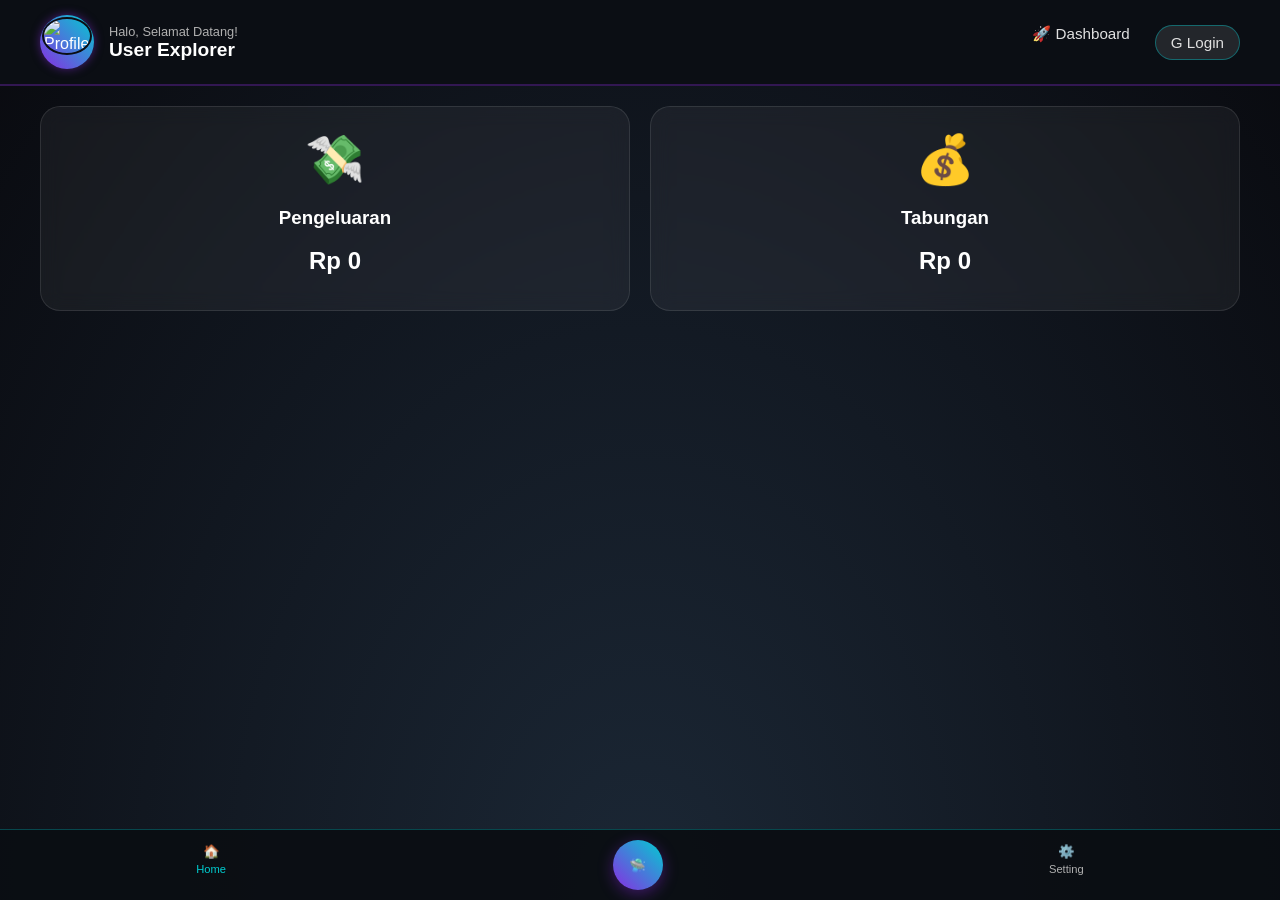
==== index.html @ 657d3d12 "Add files via upload" ====
<!DOCTYPE html>
<html lang="id">
<head>
    <meta charset="UTF-8">
    <meta name="viewport" content="width=device-width, initial-scale=1.0">
    <title>My Space Dashboard</title>
    
    <link rel="stylesheet" href="header.css">
    <link rel="stylesheet" href="dashboard.css">
    <link rel="stylesheet" href="footer.css">
    
    <style>
        /* CSS Tambahan untuk Background & Layout Utama */
        body {
            margin: 0;
            padding: 0;
            background: #090A0F;
            color: white;
            font-family: 'Segoe UI', sans-serif;
            padding-bottom: 80px; /* Supaya konten nggak ketutup footer */
        }
        
        .space-bg {
            position: fixed;
            top: 0;
            left: 0;
            width: 100%;
            height: 100%;
            background: radial-gradient(ellipse at bottom, #1B2735 0%, #090A0F 100%);
            z-index: -1;
        }
    </style>
</head>
<body>

    <div class="space-bg"></div>

    <header class="space-header">
        <div class="header-container">
            <div class="user-profile">
                <div class="profile-pic-wrapper">
                    <img src="https://via.placeholder.com/50" alt="Profile" class="profile-img">
                </div>
                <div class="user-info">
                    <span class="welcome-text">Halo, Selamat Datang!</span>
                    <h1 class="user-name">User Explorer</h1>
                </div>
            </div>
            <nav class="space-nav">
                <ul>
                    <li><a href="#" class="nav-link">🚀 Dashboard</a></li>
                    <li><a href="#" class="nav-link login-google">G Login</a></li>
                </ul>
            </nav>
        </div>
    </header>

    <main class="dashboard-container">
        <div class="card-grid">
            <div class="card card-purple">
                <div class="card-icon">💸</div>
                <h3>Pengeluaran</h3>
                <p class="amount">Rp 0</p>
            </div>
            <div class="card card-blue">
                <div class="card-icon">💰</div>
                <h3>Tabungan</h3>
                <p class="amount">Rp 0</p>
            </div>
        </div>
    </main>

    <footer class="space-footer">
        <div class="footer-nav">
            <button class="footer-item active">🏠<p>Home</p></button>
            <button class="footer-item add-btn">🛸</button>
            <button class="footer-item">⚙️<p>Setting</p></button>
        </div>
    </footer>

</body>
</html>
---- header.css ----
/* Styling Dasar Header */
.space-header {
    background-color: #0b0e14; /* Biru dongker sangat gelap */
    color: #ffffff;
    padding: 15px 30px;
    border-bottom: 2px solid rgba(138, 43, 226, 0.3); /* Border ungu tipis */
    font-family: 'Segoe UI', Roboto, Helvetica, Arial, sans-serif;
}

.header-container {
    display: flex;
    justify-content: space-between;
    align-items: center;
    max-width: 1200px;
    margin: 0 auto;
}

/* User Profil & Glow Effect */
.user-profile {
    display: flex;
    align-items: center;
    gap: 15px;
}

.profile-pic-wrapper {
    width: 50px;
    height: 50px;
    border-radius: 50%;
    padding: 2px;
    background: linear-gradient(45deg, #8a2be2, #00ced1); /* RGB Kalem: Ungu & Biru Muda */
    box-shadow: 0 0 10px rgba(138, 43, 226, 0.5);
}

.profile-img {
    width: 100%;
    height: 100%;
    border-radius: 50%;
    object-fit: cover;
    border: 2px solid #0b0e14;
}

.welcome-text {
    font-size: 0.8rem;
    color: #b0b0b0;
    display: block;
}

.user-name {
    font-size: 1.2rem;
    margin: 0;
    font-weight: 600;
}

/* Navigasi */
.space-nav ul {
    list-style: none;
    display: flex;
    gap: 25px;
    margin: 0;
    padding: 0;
}

.nav-link {
    text-decoration: none;
    color: #e0e0e0;
    font-weight: 500;
    font-size: 0.95rem;
    display: flex;
    align-items: center;
    gap: 8px;
    transition: all 0.3s ease;
}

/* Hover Effect: RGB Glow Kalem */
.nav-link:hover {
    color: #00ced1; /* Biru muda saat hover */
    text-shadow: 0 0 8px rgba(0, 206, 209, 0.6);
}

.login-google {
    background: rgba(255, 255, 255, 0.1);
    padding: 8px 15px;
    border-radius: 20px;
    border: 1px solid rgba(0, 206, 209, 0.4);
}

.login-google:hover {
    background: rgba(0, 206, 209, 0.2);
    border-color: #00ced1;
}

.icon {
    font-size: 1.1rem;
}
---- dashboard.css ----
.dashboard-container {
    padding: 20px;
    max-width: 1200px;
    margin: 0 auto;
}

.card-grid {
    display: grid;
    grid-template-columns: repeat(auto-fit, minmax(250px, 1fr));
    gap: 20px;
}

.card {
    background: rgba(255, 255, 255, 0.05);
    backdrop-filter: blur(10px);
    border: 1px solid rgba(255, 255, 255, 0.1);
    border-radius: 20px;
    padding: 25px;
    text-align: center;
    transition: transform 0.3s ease, box-shadow 0.3s ease;
}

.card:hover {
    transform: translateY(-10px);
    box-shadow: 0 10px 20px rgba(138, 43, 226, 0.2);
}

.card-icon {
    font-size: 3rem;
    margin-bottom: 10px;
    animation: float 3s ease-in-out infinite; /* Efek terbang */
}

@keyframes float {
    0%, 100% { transform: translateY(0); }
    50% { transform: translateY(-10px); }
}

.amount {
    font-size: 1.5rem;
    font-weight: bold;
    margin: 10px 0;
}

.card-label {
    font-size: 0.8rem;
    color: #b0b0b0;
}
---- footer.css ----
.space-footer {
    position: fixed;
    bottom: 0;
    left: 0;
    width: 100%;
    background: rgba(11, 14, 20, 0.95);
    border-top: 1px solid rgba(0, 206, 209, 0.3);
    padding: 10px 0;
    z-index: 1000;
}

.footer-nav {
    display: flex;
    justify-content: space-around;
    align-items: center;
}

.footer-item {
    background: none;
    border: none;
    color: #b0b0b0;
    cursor: pointer;
    text-align: center;
}

.f-icon {
    font-size: 1.2rem;
    display: block;
}

.footer-item p {
    font-size: 0.7rem;
    margin-top: 4px;
}

.footer-item.active {
    color: #00ced1;
}

.add-btn {
    background: linear-gradient(45deg, #8a2be2, #00ced1);
    width: 50px;
    height: 50px;
    border-radius: 50%;
    color: white;
    box-shadow: 0 4px 15px rgba(138, 43, 226, 0.4);
}
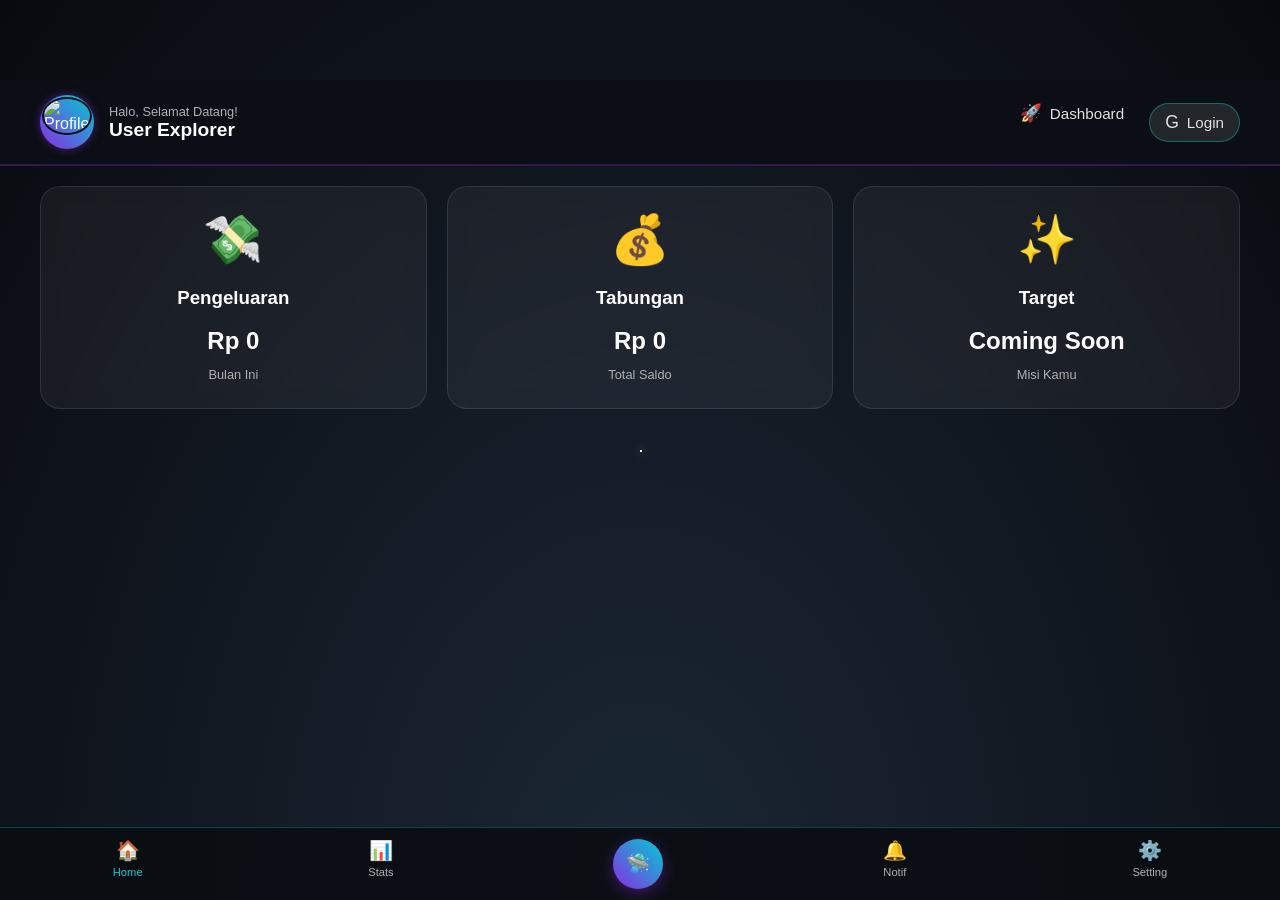
==== commit 5011f7af: "index.html" ====
--- a/index.html
+++ b/index.html
@@ -3,23 +3,26 @@
 <head>
     <meta charset="UTF-8">
     <meta name="viewport" content="width=device-width, initial-scale=1.0">
-    <title>My Space Dashboard</title>
+    <title>Space Finance - Dashboard</title>
     
     <link rel="stylesheet" href="header.css">
     <link rel="stylesheet" href="dashboard.css">
     <link rel="stylesheet" href="footer.css">
-    
+
     <style>
-        /* CSS Tambahan untuk Background & Layout Utama */
+        /* CSS Utama untuk menyatukan semuanya */
         body {
             margin: 0;
             padding: 0;
-            background: #090A0F;
+            background-color: #090A0F; /* Warna dasar angkasa */
             color: white;
-            font-family: 'Segoe UI', sans-serif;
-            padding-bottom: 80px; /* Supaya konten nggak ketutup footer */
+            font-family: 'Segoe UI', Tahoma, Geneva, Verdana, sans-serif;
+            padding-top: 80px; /* Biar gak ketutup header */
+            padding-bottom: 100px; /* Biar gak ketutup footer */
+            overflow-x: hidden;
         }
-        
+
+        /* Latar Belakang Bintang Bergerak */
         .space-bg {
             position: fixed;
             top: 0;
@@ -29,11 +32,30 @@
             background: radial-gradient(ellipse at bottom, #1B2735 0%, #090A0F 100%);
             z-index: -1;
         }
+
+        .shooting-star {
+            position: absolute;
+            top: 50%;
+            left: 50%;
+            width: 2px;
+            height: 2px;
+            background: white;
+            box-shadow: 0 0 10px white;
+            animation: shoot 5s linear infinite;
+        }
+
+        @keyframes shoot {
+            0% { transform: translateX(100vw) translateY(-100vh); opacity: 1; }
+            20% { transform: translateX(-100vw) translateY(100vh); opacity: 0; }
+            100% { opacity: 0; }
+        }
     </style>
 </head>
 <body>
 
-    <div class="space-bg"></div>
+    <div class="space-bg">
+        <div class="shooting-star"></div>
+    </div>
 
     <header class="space-header">
         <div class="header-container">
@@ -48,8 +70,8 @@
             </div>
             <nav class="space-nav">
                 <ul>
-                    <li><a href="#" class="nav-link">🚀 Dashboard</a></li>
-                    <li><a href="#" class="nav-link login-google">G Login</a></li>
+                    <li><a href="#" class="nav-link"><span class="icon">🚀</span> Dashboard</a></li>
+                    <li><a href="#" class="nav-link login-google"><span class="icon">G</span> Login</a></li>
                 </ul>
             </nav>
         </div>
@@ -61,22 +83,48 @@
                 <div class="card-icon">💸</div>
                 <h3>Pengeluaran</h3>
                 <p class="amount">Rp 0</p>
+                <span class="card-label">Bulan Ini</span>
             </div>
+
             <div class="card card-blue">
-                <div class="card-icon">💰</div>
+                <div class="card-icon">💰</div> 
                 <h3>Tabungan</h3>
                 <p class="amount">Rp 0</p>
+                <span class="card-label">Total Saldo</span>
+            </div>
+
+            <div class="card card-green">
+                <div class="card-icon">✨</div>
+                <h3>Target</h3>
+                <p class="amount">Coming Soon</p>
+                <span class="card-label">Misi Kamu</span>
             </div>
         </div>
     </main>
 
     <footer class="space-footer">
         <div class="footer-nav">
-            <button class="footer-item active">🏠<p>Home</p></button>
-            <button class="footer-item add-btn">🛸</button>
-            <button class="footer-item">⚙️<p>Setting</p></button>
+            <button class="footer-item active">
+                <span class="f-icon">🏠</span>
+                <p>Home</p>
+            </button>
+            <button class="footer-item">
+                <span class="f-icon">📊</span>
+                <p>Stats</p>
+            </button>
+            <button class="footer-item add-btn">
+                <span class="f-icon">🛸</span>
+            </button>
+            <button class="footer-item">
+                <span class="f-icon">🔔</span>
+                <p>Notif</p>
+            </button>
+            <button class="footer-item">
+                <span class="f-icon">⚙️</span>
+                <p>Setting</p>
+            </button>
         </div>
     </footer>
 
 </body>
-</html>+</html>
